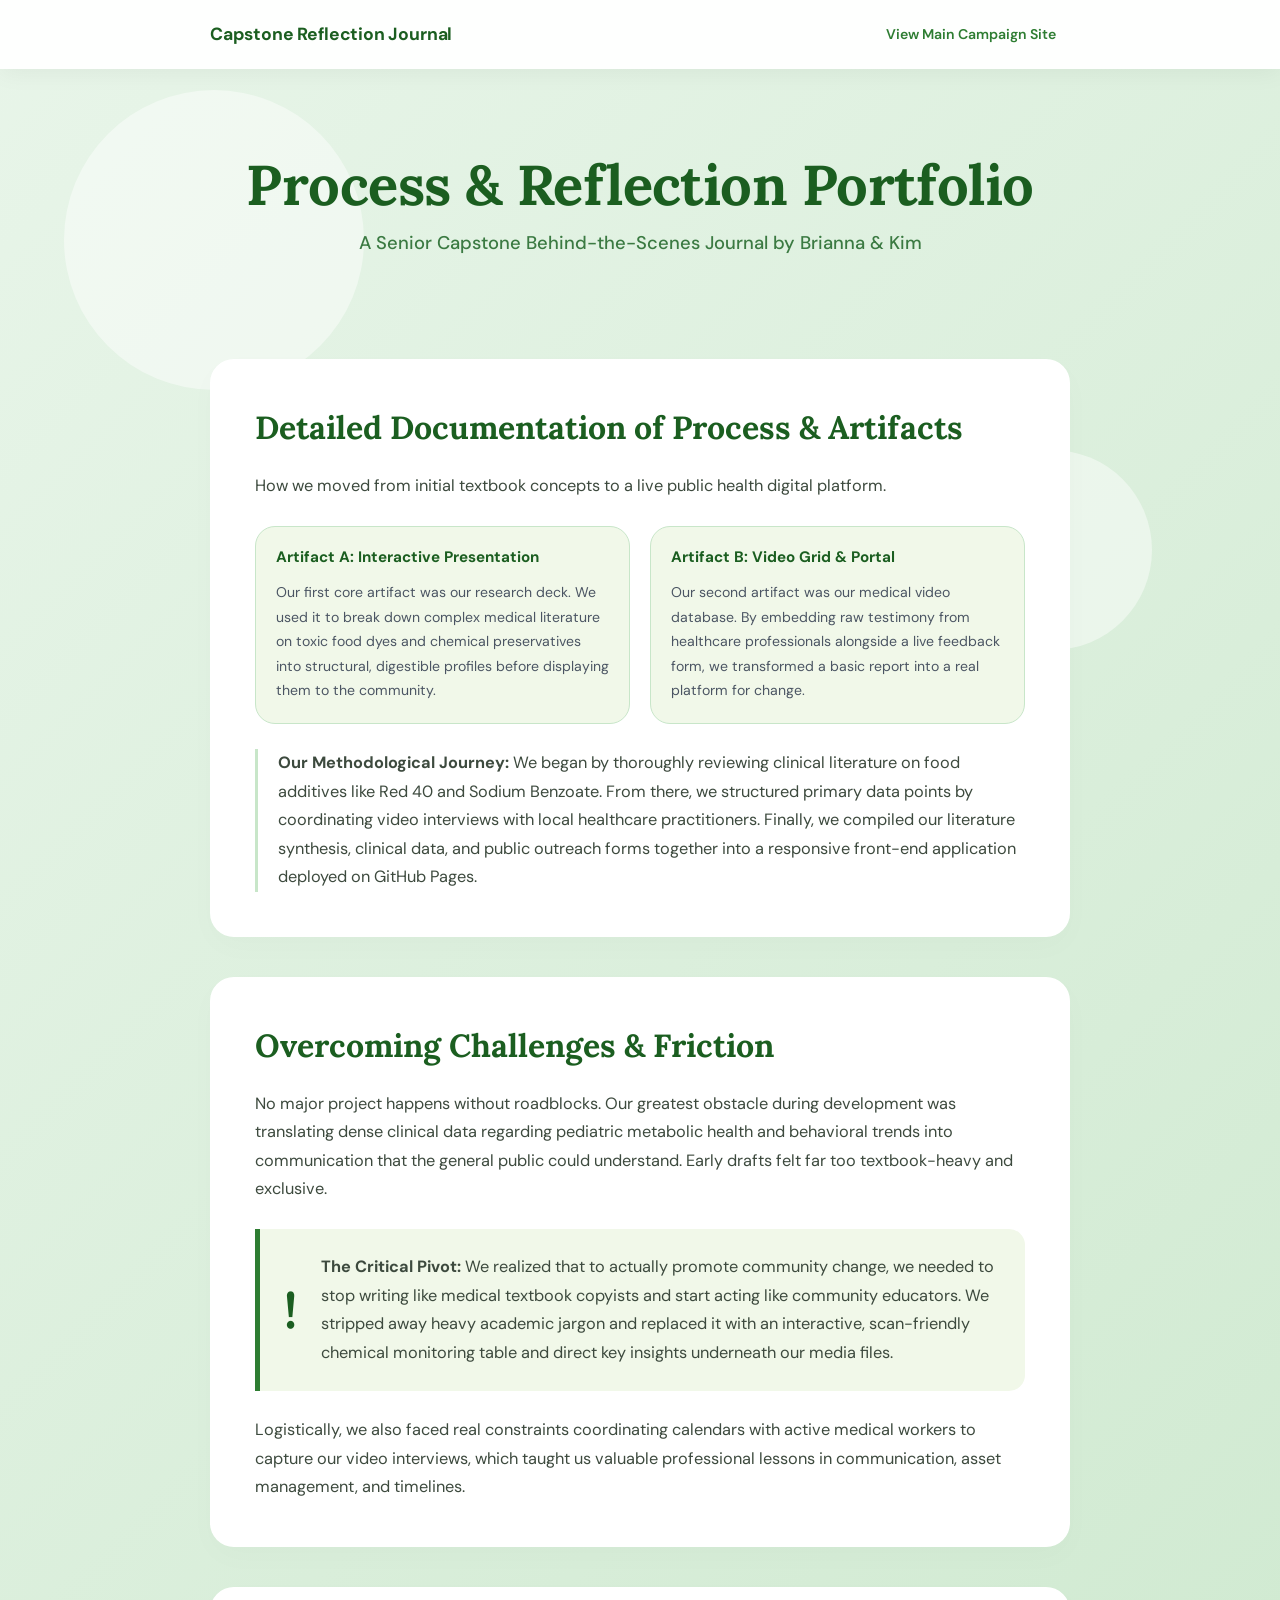
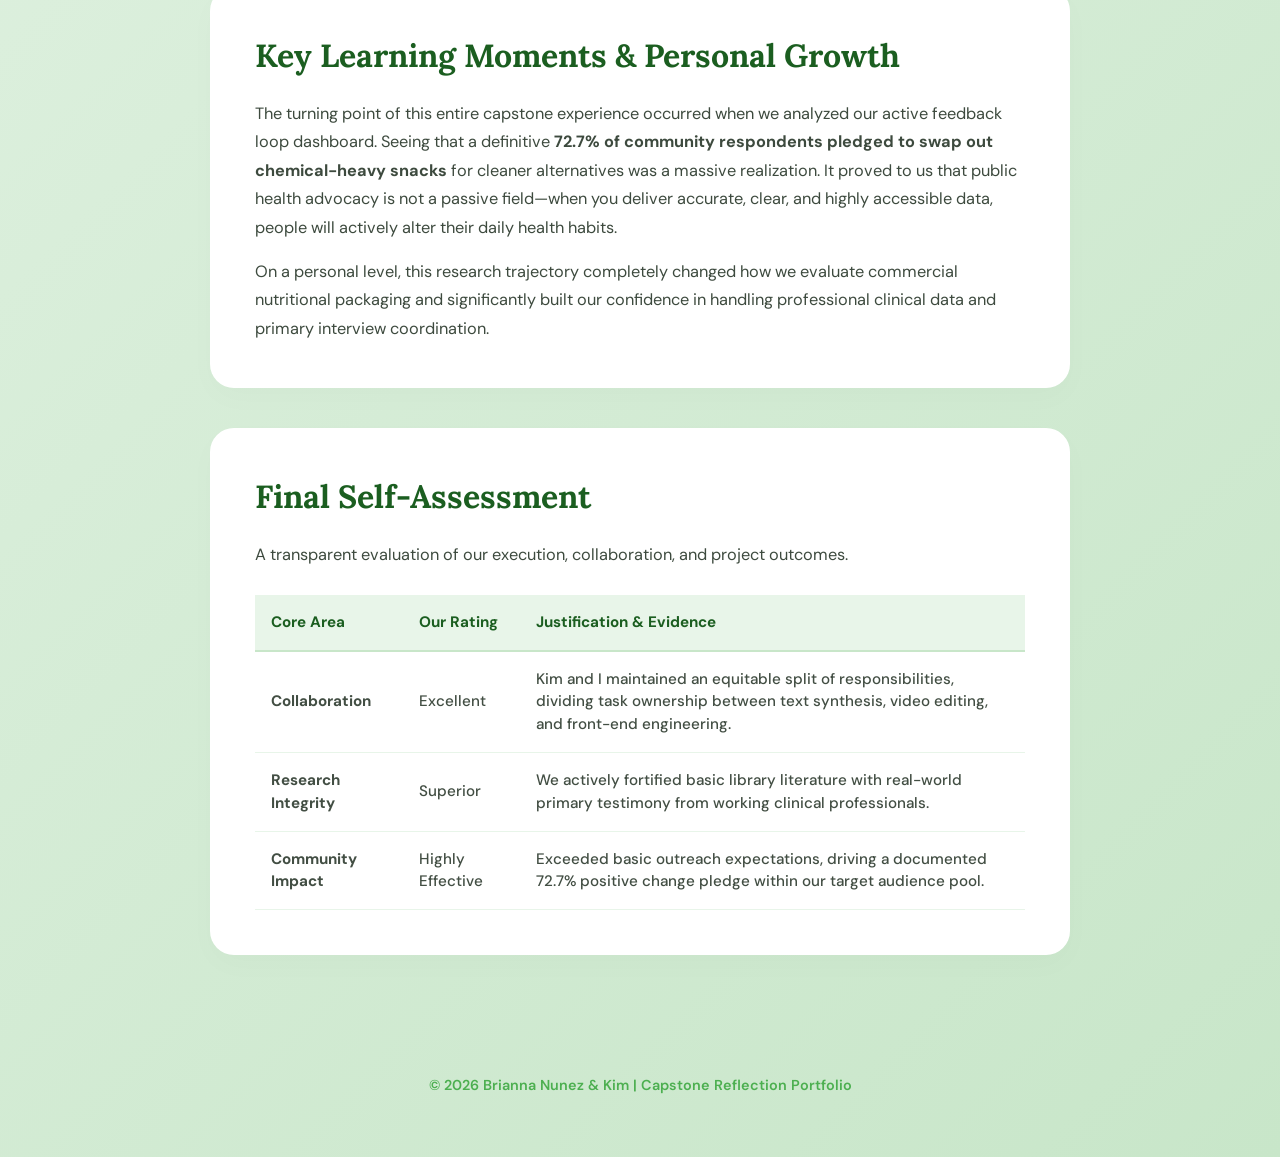
==== portfolio.html @ a53a28fa "." ====
<!DOCTYPE html>
<html lang="en">
<head>
    <meta charset="UTF-8">
    <meta name="viewport" content="width=device-width, initial-scale=1.0">
    <title>Process & Reflection Portfolio | Brianna & Kim</title>
    
    <link rel="preconnect" href="https://fonts.googleapis.com">
    <link rel="preconnect" href="https://fonts.gstatic.com" crossorigin>
    <link href="https://fonts.googleapis.com/css2?family=DM+Sans:wght@400;500;600;700&family=Lora:ital,wght@0,600;0,700;1,400&display=swap" rel="stylesheet">
    
    <link rel="stylesheet" href="style.css">
</head>
<body>

    <div class="background-shapes">
        <div class="shape shape-1"></div>
        <div class="shape shape-2"></div>
        <div class="shape shape-3"></div>
    </div>

    <nav class="navbar">
        <div class="nav-container">
            <a href="index.html" class="nav-logo">Capstone Reflection Journal</a>
            <div class="nav-links">
                <a href="index.html">View Main Campaign Site</a>
            </div>
        </div>
    </nav>

    <header>
        <h1>Process & Reflection Portfolio</h1>
        <p>A Senior Capstone Behind-the-Scenes Journal by Brianna & Kim</p>
    </header>

    <main>
        <section id="process-deep" class="card">
            <h2>Detailed Documentation of Process & Artifacts</h2>
            <p class="section-intro">How we moved from initial textbook concepts to a live public health digital platform.</p>
            
            <div class="video-grid-new" style="grid-template-columns: repeat(2, 1fr); margin-bottom: 25px;">
                <div class="video-block-new">
                    <h3>Artifact A: Interactive Presentation</h3>
                    <p style="font-size: 0.88rem; color: #4b5563;">Our first core artifact was our research deck. We used it to break down complex medical literature on toxic food dyes and chemical preservatives into structural, digestible profiles before displaying them to the community.</p>
                </div>
                <div class="video-block-new">
                    <h3>Artifact B: Video Grid & Portal</h3>
                    <p style="font-size: 0.88rem; color: #4b5563;">Our second artifact was our medical video database. By embedding raw testimony from healthcare professionals alongside a live feedback form, we transformed a basic report into a real platform for change.</p>
                </div>
            </div>

            <div style="margin-top: 25px; border-left: 3px solid #c8e6c9; padding-left: 20px;">
                <p><strong>Our Methodological Journey:</strong> We began by thoroughly reviewing clinical literature on food additives like Red 40 and Sodium Benzoate. From there, we structured primary data points by coordinating video interviews with local healthcare practitioners. Finally, we compiled our literature synthesis, clinical data, and public outreach forms together into a responsive front-end application deployed on GitHub Pages.</p>
            </div>
        </section>

        <section id="challenges" class="card">
            <h2>Overcoming Challenges & Friction</h2>
            <p>No major project happens without roadblocks. Our greatest obstacle during development was translating dense clinical data regarding pediatric metabolic health and behavioral trends into communication that the general public could understand. Early drafts felt far too textbook-heavy and exclusive.</p>
            
            <div class="data-impact-box">
                <span class="stat-number">!</span>
                <p class="stat-text"><strong>The Critical Pivot:</strong> We realized that to actually promote community change, we needed to stop writing like medical textbook copyists and start acting like community educators. We stripped away heavy academic jargon and replaced it with an interactive, scan-friendly chemical monitoring table and direct key insights underneath our media files.</p>
            </div>
            
            <p>Logistically, we also faced real constraints coordinating calendars with active medical workers to capture our video interviews, which taught us valuable professional lessons in communication, asset management, and timelines.</p>
        </section>

        <section id="learning" class="card">
            <h2>Key Learning Moments & Personal Growth</h2>
            <p>The turning point of this entire capstone experience occurred when we analyzed our active feedback loop dashboard. Seeing that a definitive <strong>72.7% of community respondents pledged to swap out chemical-heavy snacks</strong> for cleaner alternatives was a massive realization. It proved to us that public health advocacy is not a passive field—when you deliver accurate, clear, and highly accessible data, people will actively alter their daily health habits.</p>
            <p style="margin-top: 15px;">On a personal level, this research trajectory completely changed how we evaluate commercial nutritional packaging and significantly built our confidence in handling professional clinical data and primary interview coordination.</p>
        </section>

        <section id="assessment" class="card">
            <h2>Final Self-Assessment</h2>
            <p class="section-intro">A transparent evaluation of our execution, collaboration, and project outcomes.</p>
            
            <table class="chemical-table">
                <thead>
                    <tr>
                        <th>Core Area</th>
                        <th>Our Rating</th>
                        <th>Justification & Evidence</th>
                    </tr>
                </thead>
                <tbody>
                    <tr>
                        <td><strong>Collaboration</strong></td>
                        <td>Excellent</td>
                        <td>Kim and I maintained an equitable split of responsibilities, dividing task ownership between text synthesis, video editing, and front-end engineering.</td>
                    </tr>
                    <tr>
                        <td><strong>Research Integrity</strong></td>
                        <td>Superior</td>
                        <td>We actively fortified basic library literature with real-world primary testimony from working clinical professionals.</td>
                    </tr>
                    <tr>
                        <td><strong>Community Impact</strong></td>
                        <td>Highly Effective</td>
                        <td>Exceeded basic outreach expectations, driving a documented 72.7% positive change pledge within our target audience pool.</td>
                    </tr>
                </tbody>
            </table>
        </section>
    </main>

    <footer>
        <p>&copy; 2026 Brianna Nunez & Kim | Capstone Reflection Portfolio</p>
    </footer>

</body>
</html>
---- style.css ----
* { 
    margin: 0; 
    padding: 0; 
    box-sizing: border-box; 
}

html { 
    scroll-behavior: smooth; 
    scroll-padding-top: 100px; 
}

body {
    font-family: 'DM Sans', -apple-system, BlinkMacSystemFont, "Segoe UI", Roboto, sans-serif;
    background: linear-gradient(135deg, #e8f5e9, #c8e6c9);
    min-height: 100vh;
    overflow-x: hidden;
    position: relative;
    color: #2c3e2e;
    line-height: 1.5;
}

/* --- Fixed Sticky Navbar --- */
.navbar {
    position: sticky;
    top: 0;
    width: 100%;
    background: rgba(255, 255, 255, 0.95);
    backdrop-filter: blur(12px);
    -webkit-backdrop-filter: blur(12px);
    box-shadow: 0 4px 25px rgba(0, 0, 0, 0.05);
    z-index: 1000;
    padding: 16px 0;
    display: block;
}

.nav-container {
    max-width: 900px;
    margin: 0 auto;
    padding: 0 20px;
    display: flex;
    justify-content: space-between;
    align-items: center;
}

.nav-logo {
    font-weight: 700;
    font-size: 1.1rem;
    color: #1b5e20;
    text-decoration: none;
    letter-spacing: -0.01em;
}

.nav-links {
    display: flex;
    gap: 12px;
}

.nav-links a {
    text-decoration: none;
    color: #2e7d32;
    font-weight: 600;
    font-size: 0.88rem;
    padding: 8px 14px;
    border-radius: 10px;
    transition: all 0.2s ease;
}

.nav-links a:hover {
    background-color: #e8f5e9;
    color: #1b5e20;
}

/* Background Animated Canvas Elements */
.background-shapes {
    position: fixed;
    top: 0; left: 0; width: 100%; height: 100%;
    z-index: -1;
    overflow: hidden;
    pointer-events: none;
}

.shape {
    position: absolute;
    background: rgba(255, 255, 255, 0.45);
    border-radius: 50%;
    animation: drift 15s infinite ease-in-out;
}

.shape-1 { width: 300px; height: 300px; top: 10%; left: 5%; }
.shape-2 { width: 200px; height: 200px; top: 50%; right: 10%; animation-delay: -5s; }
.shape-3 { width: 150px; height: 150px; bottom: 10%; left: 20%; animation-delay: -10s; }

@keyframes drift {
    0%, 100% { transform: translateY(0) scale(1); }
    50% { transform: translateY(-50px) scale(1.05); }
}

header {
    min-height: 30vh;
    display: flex;
    flex-direction: column;
    justify-content: center;
    align-items: center;
    text-align: center;
    padding: 40px 20px;
}

header h1 { 
    font-family: 'Lora', Georgia, serif;
    font-size: 3.5rem; 
    font-weight: 700;
    margin: 0; 
    color: #1b5e20; 
    letter-spacing: -0.01em;
    line-height: 1.2;
}

header p { 
    font-size: 1.15rem; 
    color: #3b7a42; 
    font-weight: 500;
    margin-top: 12px;
}

main { 
    max-width: 900px; 
    margin: 0 auto; 
    padding: 20px; 
    display: block;
}

/* Structural Grid Cards */
.card {
    background: white;
    padding: 45px;
    margin-bottom: 40px;
    border-radius: 24px;
    box-shadow: 0 10px 30px rgba(0,0,0,0.02);
    display: block;
    width: 100%;
    clear: both;
}

.card p {
    font-size: 1.02rem;
    line-height: 1.75;
    color: #3d4a3e;
    font-weight: 400;
}

h2 { 
    font-family: 'Lora', Georgia, serif;
    color: #1b5e20; 
    margin-top: 0; 
    font-size: 2rem; 
    margin-bottom: 20px; 
    font-weight: 700;
}

.section-intro {
    margin-bottom: 25px;
    font-weight: 500;
    color: #558b2f;
}

/* --- Clean Process Methodology Layout --- */
.horizontal-process-track {
    display: flex;
    gap: 20px;
    margin-top: 25px;
    width: 100%;
}

.process-step {
    flex: 1;
    background-color: #f1f8e9;
    border: 1px solid #c8e6c9;
    padding: 20px;
    border-radius: 16px;
}

.step-header {
    display: flex;
    align-items: center;
    gap: 10px;
    margin-bottom: 12px;
}

.step-number {
    background-color: #2e7d32;
    color: white;
    width: 26px;
    height: 26px;
    border-radius: 50%;
    display: flex;
    align-items: center;
    justify-content: center;
    font-weight: 700;
    font-size: 0.85rem;
    flex-shrink: 0;
}

.process-step h3 {
    color: #1b5e20;
    font-size: 1rem;
    font-weight: 700;
    margin: 0;
}

.process-step p {
    font-size: 0.9rem;
    line-height: 1.6;
    color: #4b5563;
}

/* --- Video Section Elements --- */
.video-grid-new {
    display: grid;
    grid-template-columns: repeat(3, 1fr);
    gap: 20px;
    margin-top: 25px;
    width: 100%;
}

.video-block-new {
    background-color: #f1f8e9;
    padding: 20px;
    border-radius: 20px;
    border: 1px solid #c8e6c9;
    display: flex;
    flex-direction: column;
}

.video-block-new h3 {
    color: #1b5e20;
    font-size: 0.95rem;
    margin-bottom: 12px;
    font-weight: 700;
    line-height: 1.4;
}

.video-wrapper-new {
    width: 100%;
    border-radius: 12px;
    overflow: hidden;
    background: #000;
    box-shadow: 0 4px 12px rgba(0,0,0,0.04);
}

.video-wrapper-new video {
    width: 100%;
    height: auto;
    display: block;
}

.interview-notes {
    margin-top: 15px;
    font-size: 0.88rem;
    line-height: 1.5;
    color: #424e43;
    border-top: 1px dashed #c8e6c9;
    padding-top: 12px;
}

.interview-notes strong {
    color: #1b5e20;
    display: block;
    margin-bottom: 4px;
}

/* --- Community Metric Callout --- */
.data-impact-box {
    background-color: #f1f8e9;
    border-left: 5px solid #2e7d32;
    padding: 24px;
    border-radius: 0 16px 16px 0;
    margin: 25px 0;
    display: flex;
    align-items: center;
    gap: 24px;
    width: 100%;
}

.stat-number {
    font-family: 'Lora', Georgia, serif;
    font-size: 3.2rem;
    font-weight: 700;
    color: #1b5e20;
    line-height: 1;
}

.stat-text {
    font-size: 0.98rem;
    line-height: 1.6;
    color: #2c3e2e;
}

.form-prompt {
    margin-bottom: 15px;
}

/* --- Native Tables & Media Wrappers --- */
.chemical-table { width: 100%; border-collapse: collapse; margin-top: 25px; font-size: 0.95rem; }
.chemical-table th { background-color: #e8f5e9; color: #1b5e20; padding: 16px; text-align: left; border-bottom: 2px solid #c8e6c9; font-weight: 700; }
.chemical-table td { padding: 16px; border-bottom: 1px solid #e8f5e9; color: #424e43; font-weight: 500; }

.iframe-wrapper { margin-top: 20px; border: 8px solid #f1f8e9; border-radius: 18px; overflow: hidden; width: 100%; }
iframe { width: 100%; height: 500px; border: none; display: block; }

footer { text-align: center; padding: 60px 20px; color: #4caf50; font-size: 0.9rem; font-weight: 600; clear: both; }

/* Responsive Grid Fallbacks */
@media (max-width: 850px) {
    .nav-container { flex-direction: column; gap: 12px; }
    .nav-links { flex-wrap: wrap; justify-content: center; gap: 8px; }
    html { scroll-padding-top: 140px; }
    header h1 { font-size: 2.3rem; }
    .horizontal-process-track { flex-direction: column; gap: 20px; }
    .video-grid-new { grid-template-columns: 1fr; }
    .data-impact-box { flex-direction: column; align-items: flex-start; gap: 12px; }
    .card { padding: 30px 20px; }
}
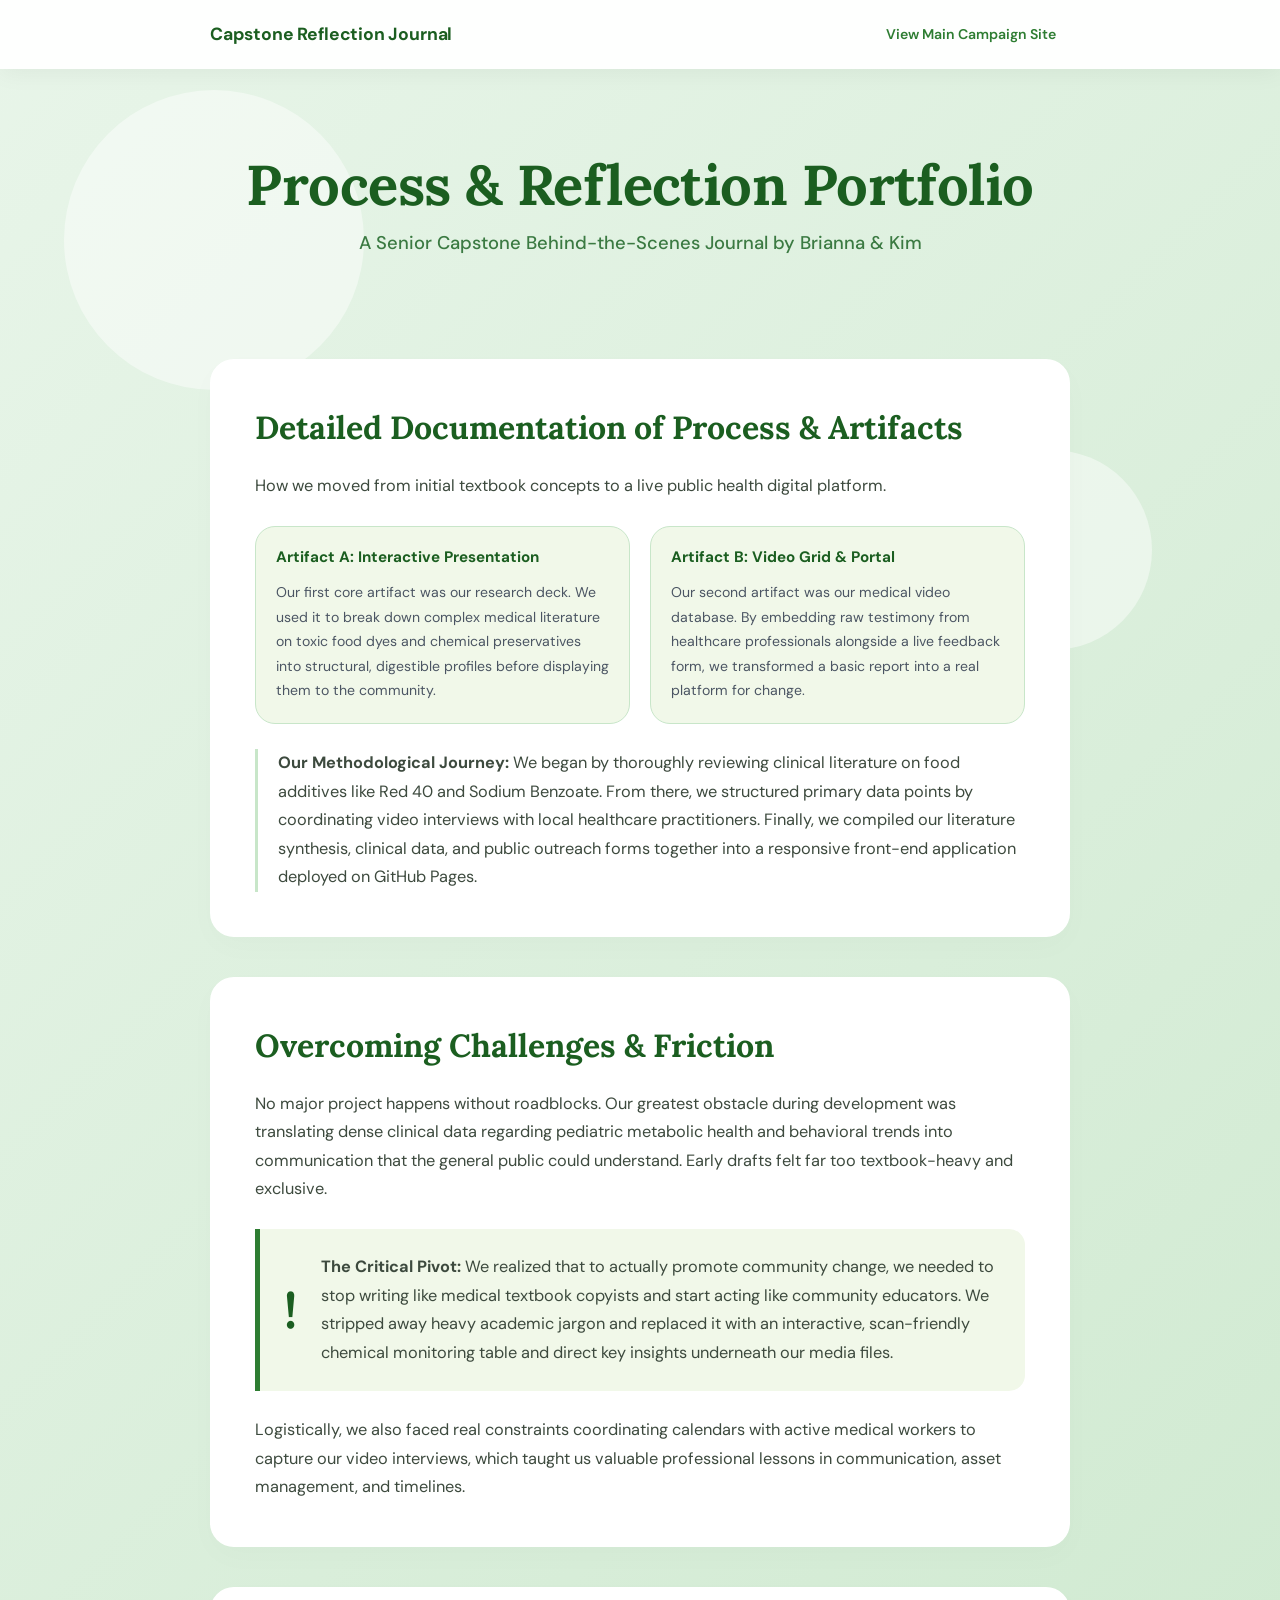
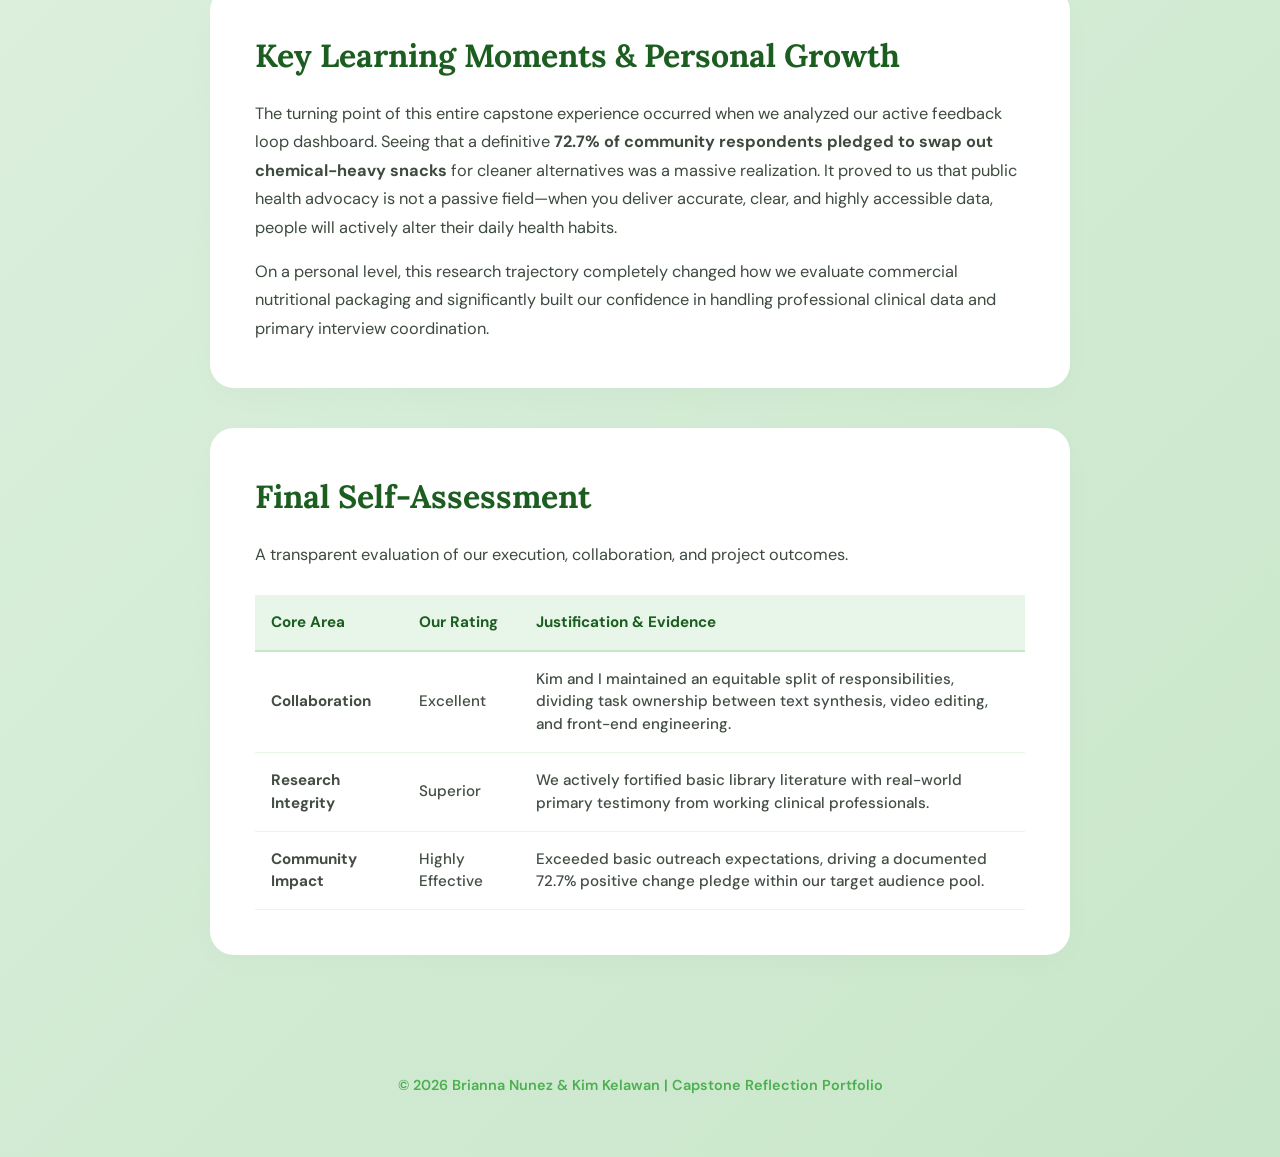
==== commit 30ac72f2: "." ====
--- a/portfolio.html
+++ b/portfolio.html
@@ -106,7 +106,7 @@
     </main>
 
     <footer>
-        <p>&copy; 2026 Brianna Nunez & Kim | Capstone Reflection Portfolio</p>
+        <p>&copy; 2026 Brianna Nunez & Kim Kelawan | Capstone Reflection Portfolio</p>
     </footer>
 
 </body>
